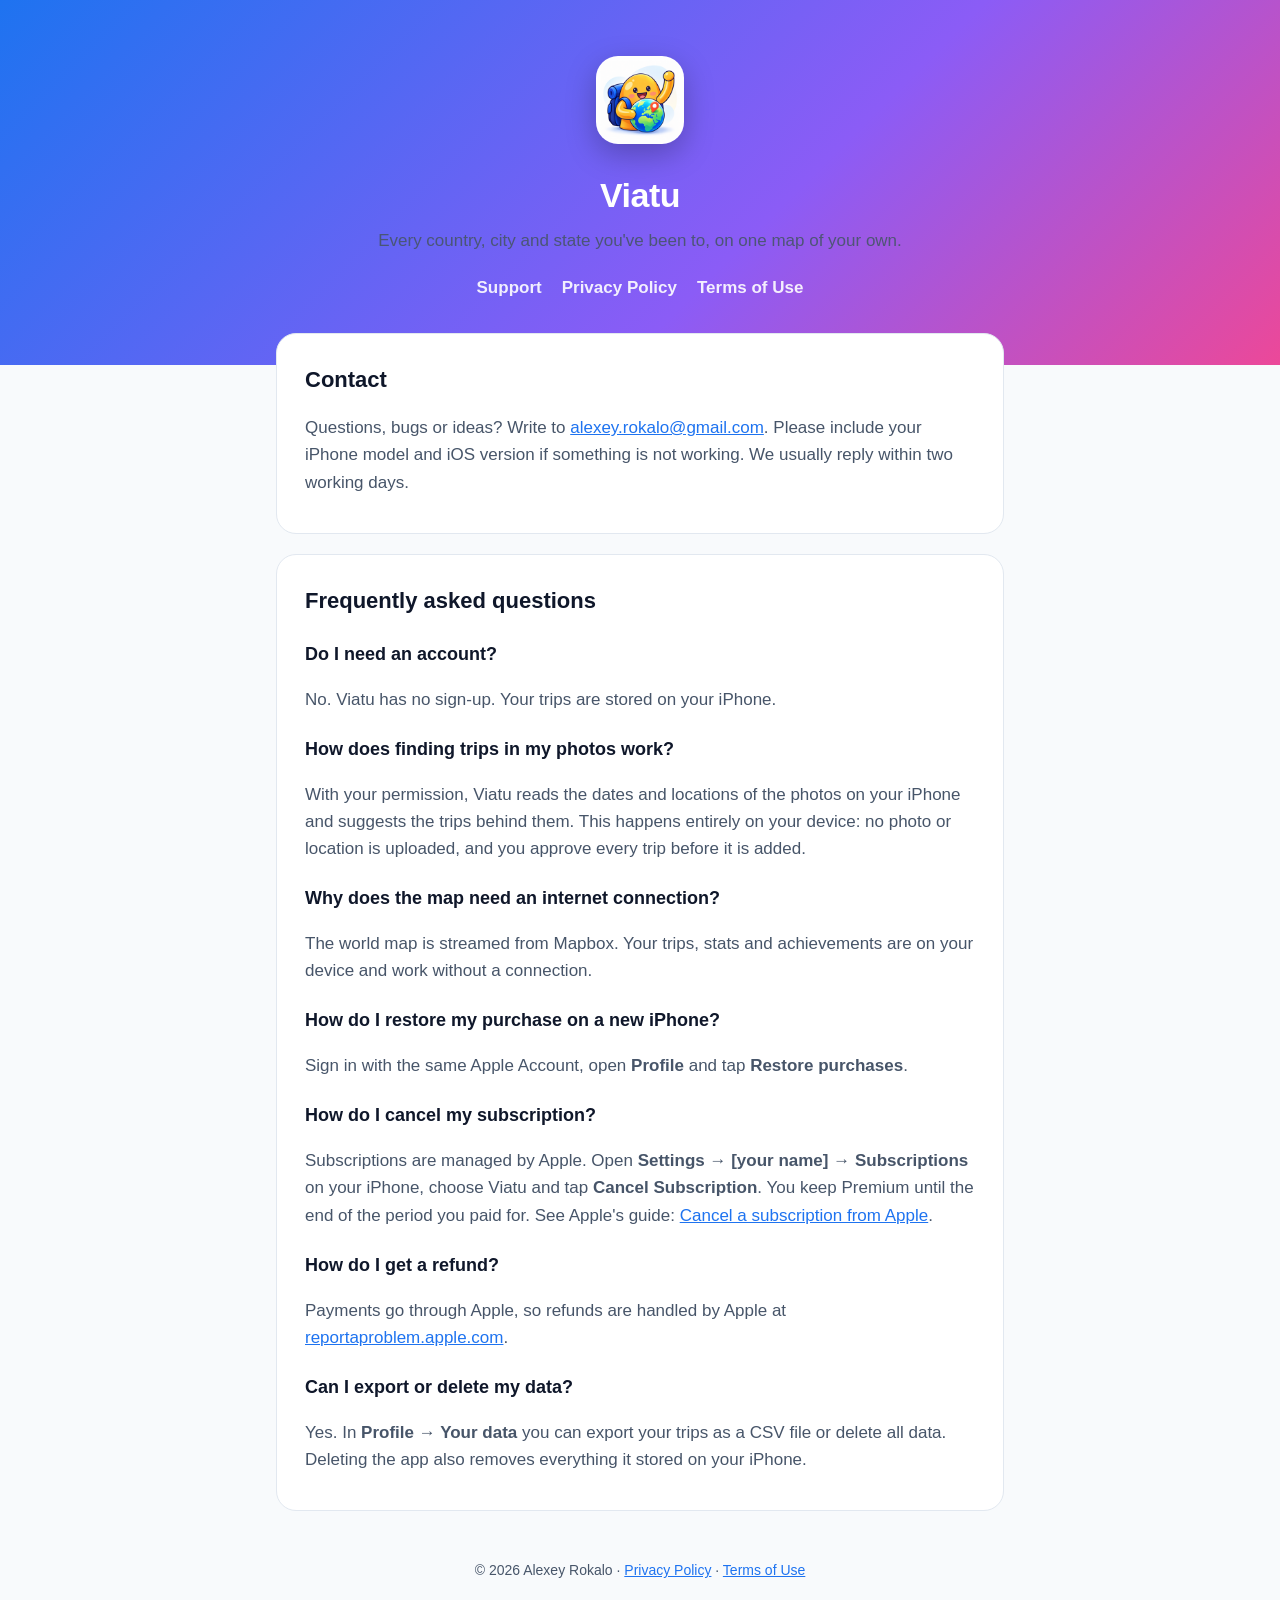
==== index.html @ b5e4aa97 "Add the Viatu support, privacy and terms pages Co-Authored-By: Claude Opus 5.5 (1M context) <noreply" ====
<!doctype html>
<html lang="en">
<head>
<meta charset="utf-8">
<meta name="viewport" content="width=device-width, initial-scale=1">
<title>Viatu: Travel Map &amp; Tracker — Support</title>
<meta name="description" content="Support for Viatu, the travel map and tracker for every country, city and state you've visited.">
<link rel="icon" href="icon.png">
<link rel="stylesheet" href="style.css">
</head>
<body>
<header>
  <img src="icon.png" alt="Viatu app icon">
  <h1>Viatu</h1>
  <p>Every country, city and state you've been to, on one map of your own.</p>
  <nav><a href="./">Support</a><a href="privacy/">Privacy Policy</a><a href="terms/">Terms of Use</a></nav>
</header>
<main>
  <section class="card">
    <h2>Contact</h2>
    <p>Questions, bugs or ideas? Write to <a href="mailto:alexey.rokalo@gmail.com?subject=Viatu%20support">alexey.rokalo@gmail.com</a>. Please include your iPhone model and iOS version if something is not working. We usually reply within two working days.</p>
  </section>

  <section class="card">
    <h2>Frequently asked questions</h2>

    <h3>Do I need an account?</h3>
    <p>No. Viatu has no sign-up. Your trips are stored on your iPhone.</p>

    <h3>How does finding trips in my photos work?</h3>
    <p>With your permission, Viatu reads the dates and locations of the photos on your iPhone and suggests the trips behind them. This happens entirely on your device: no photo or location is uploaded, and you approve every trip before it is added.</p>

    <h3>Why does the map need an internet connection?</h3>
    <p>The world map is streamed from Mapbox. Your trips, stats and achievements are on your device and work without a connection.</p>

    <h3>How do I restore my purchase on a new iPhone?</h3>
    <p>Sign in with the same Apple Account, open <b>Profile</b> and tap <b>Restore purchases</b>.</p>

    <h3>How do I cancel my subscription?</h3>
    <p>Subscriptions are managed by Apple. Open <b>Settings → [your name] → Subscriptions</b> on your iPhone, choose Viatu and tap <b>Cancel Subscription</b>. You keep Premium until the end of the period you paid for. See Apple's guide: <a href="https://support.apple.com/en-us/118428">Cancel a subscription from Apple</a>.</p>

    <h3>How do I get a refund?</h3>
    <p>Payments go through Apple, so refunds are handled by Apple at <a href="https://reportaproblem.apple.com">reportaproblem.apple.com</a>.</p>

    <h3>Can I export or delete my data?</h3>
    <p>Yes. In <b>Profile → Your data</b> you can export your trips as a CSV file or delete all data. Deleting the app also removes everything it stored on your iPhone.</p>
  </section>
</main>
<footer>© 2026 Alexey Rokalo · <a href="privacy/">Privacy Policy</a> · <a href="terms/">Terms of Use</a></footer>
</body>
</html>
---- style.css ----
:root { --ink:#0f172a; --muted:#475569; --line:#e2e8f0; --brand:#1E73F0; --bg:#f8fafc; --card:#fff; }
@media (prefers-color-scheme: dark) { :root { --ink:#e2e8f0; --muted:#94a3b8; --line:#1e293b; --bg:#0b1120; --card:#0f172a; --brand:#4C93F5; } }
* { box-sizing: border-box; }
body { margin:0; font:17px/1.6 -apple-system, BlinkMacSystemFont, "Segoe UI", Roboto, sans-serif; color:var(--ink); background:var(--bg); }
header { background: linear-gradient(135deg,#1E73F0,#8B5CF6 60%,#EC4899); color:#fff; padding:56px 20px 64px; text-align:center; }
header img { width:88px; height:88px; border-radius:22px; box-shadow:0 10px 30px rgba(0,0,0,.25); }
header h1 { margin:16px 0 4px; font-size:34px; letter-spacing:-.5px; }
header p { margin:0; opacity:.9; }
nav { display:flex; gap:20px; justify-content:center; margin-top:20px; flex-wrap:wrap; }
nav a { color:#fff; opacity:.9; text-decoration:none; font-weight:600; }
nav a:hover { opacity:1; text-decoration:underline; }
main { max-width:760px; margin:-32px auto 48px; padding:0 16px; }
.card { background:var(--card); border:1px solid var(--line); border-radius:20px; padding:28px 28px 20px; margin-bottom:20px; }
h2 { font-size:22px; margin:0 0 10px; }
h3 { font-size:18px; margin:22px 0 6px; }
p, li { color:var(--muted); }
a { color:var(--brand); }
.updated { font-size:14px; color:var(--muted); }
footer { text-align:center; color:var(--muted); font-size:14px; padding:0 16px 40px; }
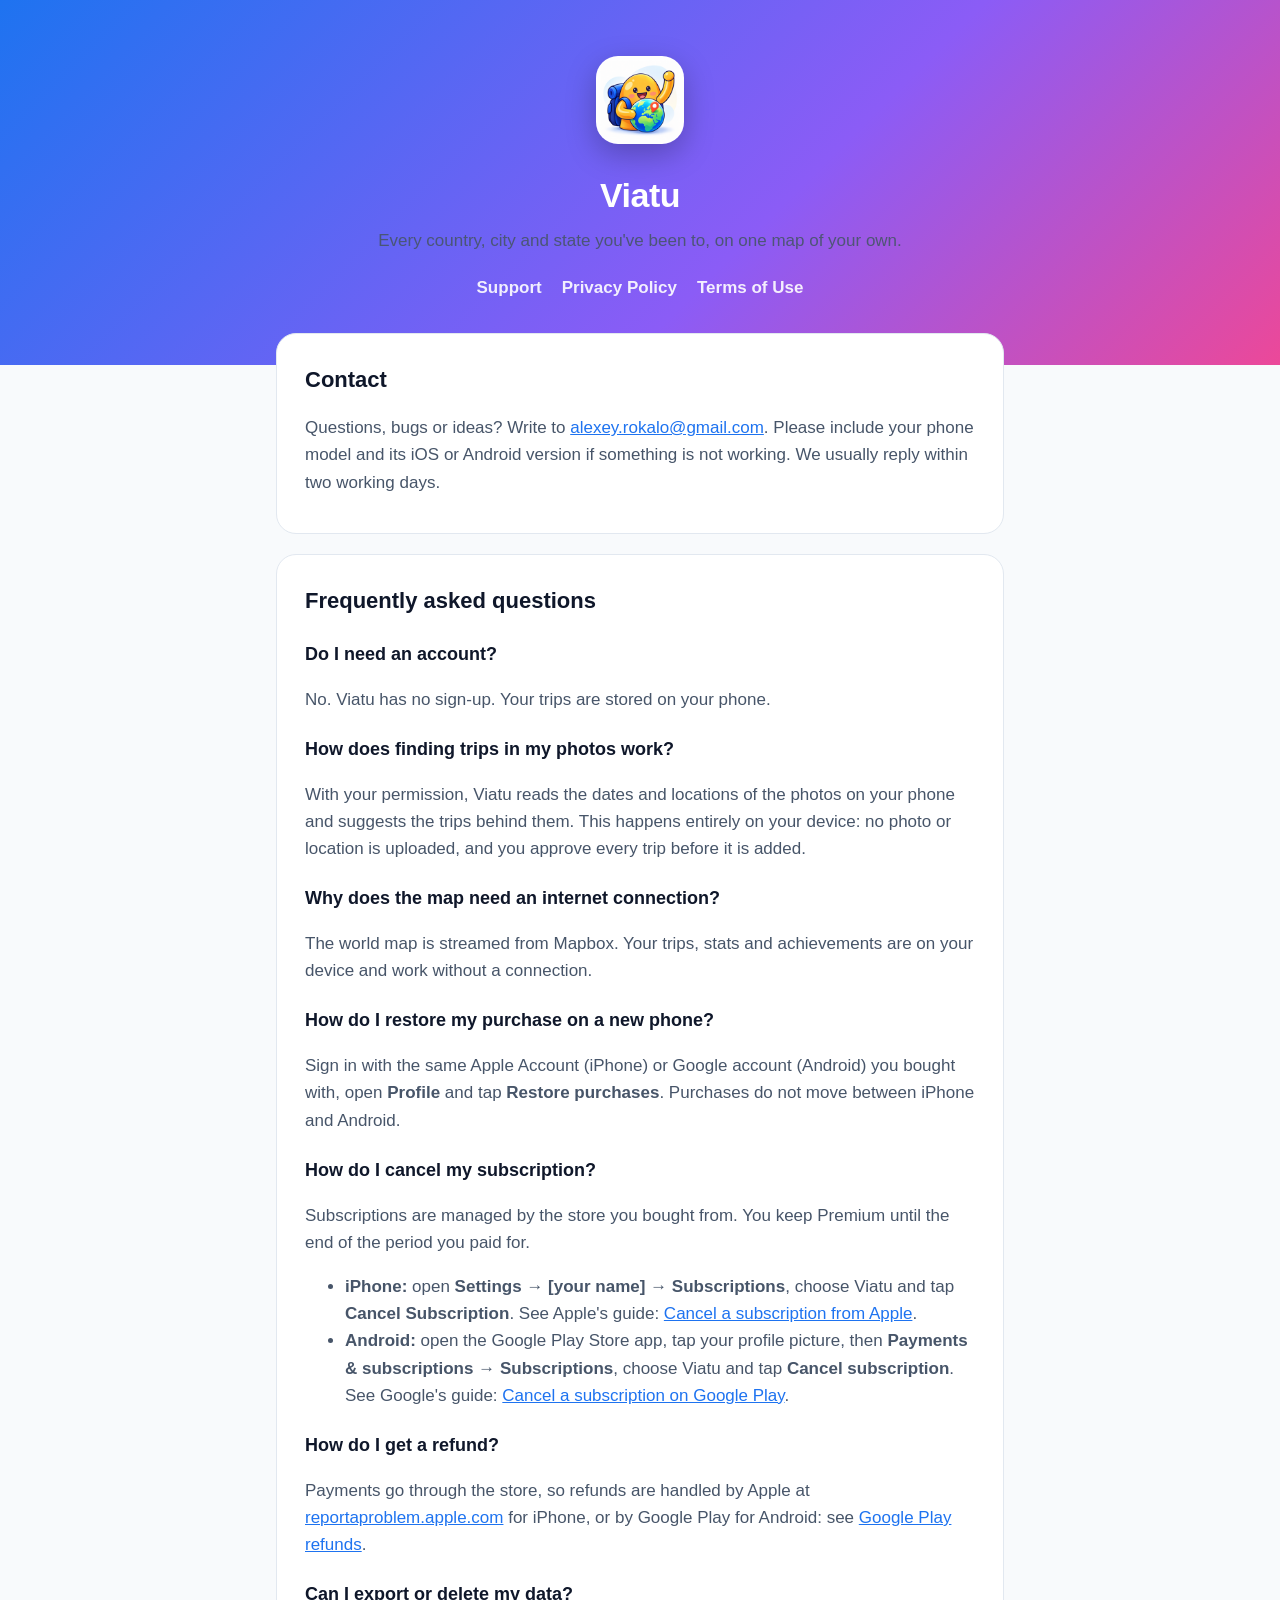
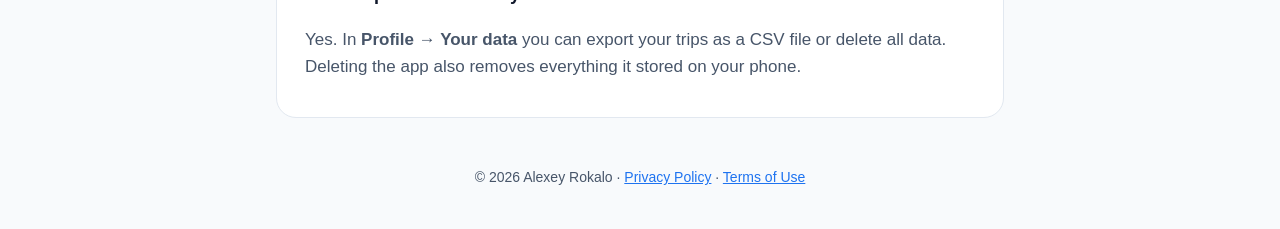
==== commit 8d7798dd: "Cover Android and Google Play on the support and terms pages Cancelling, refunds and restoring purch" ====
--- a/index.html
+++ b/index.html
@@ -18,32 +18,36 @@
 <main>
   <section class="card">
     <h2>Contact</h2>
-    <p>Questions, bugs or ideas? Write to <a href="mailto:alexey.rokalo@gmail.com?subject=Viatu%20support">alexey.rokalo@gmail.com</a>. Please include your iPhone model and iOS version if something is not working. We usually reply within two working days.</p>
+    <p>Questions, bugs or ideas? Write to <a href="mailto:alexey.rokalo@gmail.com?subject=Viatu%20support">alexey.rokalo@gmail.com</a>. Please include your phone model and its iOS or Android version if something is not working. We usually reply within two working days.</p>
   </section>
 
   <section class="card">
     <h2>Frequently asked questions</h2>
 
     <h3>Do I need an account?</h3>
-    <p>No. Viatu has no sign-up. Your trips are stored on your iPhone.</p>
+    <p>No. Viatu has no sign-up. Your trips are stored on your phone.</p>
 
     <h3>How does finding trips in my photos work?</h3>
-    <p>With your permission, Viatu reads the dates and locations of the photos on your iPhone and suggests the trips behind them. This happens entirely on your device: no photo or location is uploaded, and you approve every trip before it is added.</p>
+    <p>With your permission, Viatu reads the dates and locations of the photos on your phone and suggests the trips behind them. This happens entirely on your device: no photo or location is uploaded, and you approve every trip before it is added.</p>
 
     <h3>Why does the map need an internet connection?</h3>
     <p>The world map is streamed from Mapbox. Your trips, stats and achievements are on your device and work without a connection.</p>
 
-    <h3>How do I restore my purchase on a new iPhone?</h3>
-    <p>Sign in with the same Apple Account, open <b>Profile</b> and tap <b>Restore purchases</b>.</p>
+    <h3>How do I restore my purchase on a new phone?</h3>
+    <p>Sign in with the same Apple Account (iPhone) or Google account (Android) you bought with, open <b>Profile</b> and tap <b>Restore purchases</b>. Purchases do not move between iPhone and Android.</p>
 
     <h3>How do I cancel my subscription?</h3>
-    <p>Subscriptions are managed by Apple. Open <b>Settings → [your name] → Subscriptions</b> on your iPhone, choose Viatu and tap <b>Cancel Subscription</b>. You keep Premium until the end of the period you paid for. See Apple's guide: <a href="https://support.apple.com/en-us/118428">Cancel a subscription from Apple</a>.</p>
+    <p>Subscriptions are managed by the store you bought from. You keep Premium until the end of the period you paid for.</p>
+    <ul>
+      <li><b>iPhone:</b> open <b>Settings → [your name] → Subscriptions</b>, choose Viatu and tap <b>Cancel Subscription</b>. See Apple's guide: <a href="https://support.apple.com/en-us/118428">Cancel a subscription from Apple</a>.</li>
+      <li><b>Android:</b> open the Google Play Store app, tap your profile picture, then <b>Payments &amp; subscriptions → Subscriptions</b>, choose Viatu and tap <b>Cancel subscription</b>. See Google's guide: <a href="https://support.google.com/googleplay/answer/7018481">Cancel a subscription on Google Play</a>.</li>
+    </ul>
 
     <h3>How do I get a refund?</h3>
-    <p>Payments go through Apple, so refunds are handled by Apple at <a href="https://reportaproblem.apple.com">reportaproblem.apple.com</a>.</p>
+    <p>Payments go through the store, so refunds are handled by Apple at <a href="https://reportaproblem.apple.com">reportaproblem.apple.com</a> for iPhone, or by Google Play for Android: see <a href="https://support.google.com/googleplay/answer/2479637">Google Play refunds</a>.</p>
 
     <h3>Can I export or delete my data?</h3>
-    <p>Yes. In <b>Profile → Your data</b> you can export your trips as a CSV file or delete all data. Deleting the app also removes everything it stored on your iPhone.</p>
+    <p>Yes. In <b>Profile → Your data</b> you can export your trips as a CSV file or delete all data. Deleting the app also removes everything it stored on your phone.</p>
   </section>
 </main>
 <footer>© 2026 Alexey Rokalo · <a href="privacy/">Privacy Policy</a> · <a href="terms/">Terms of Use</a></footer>
